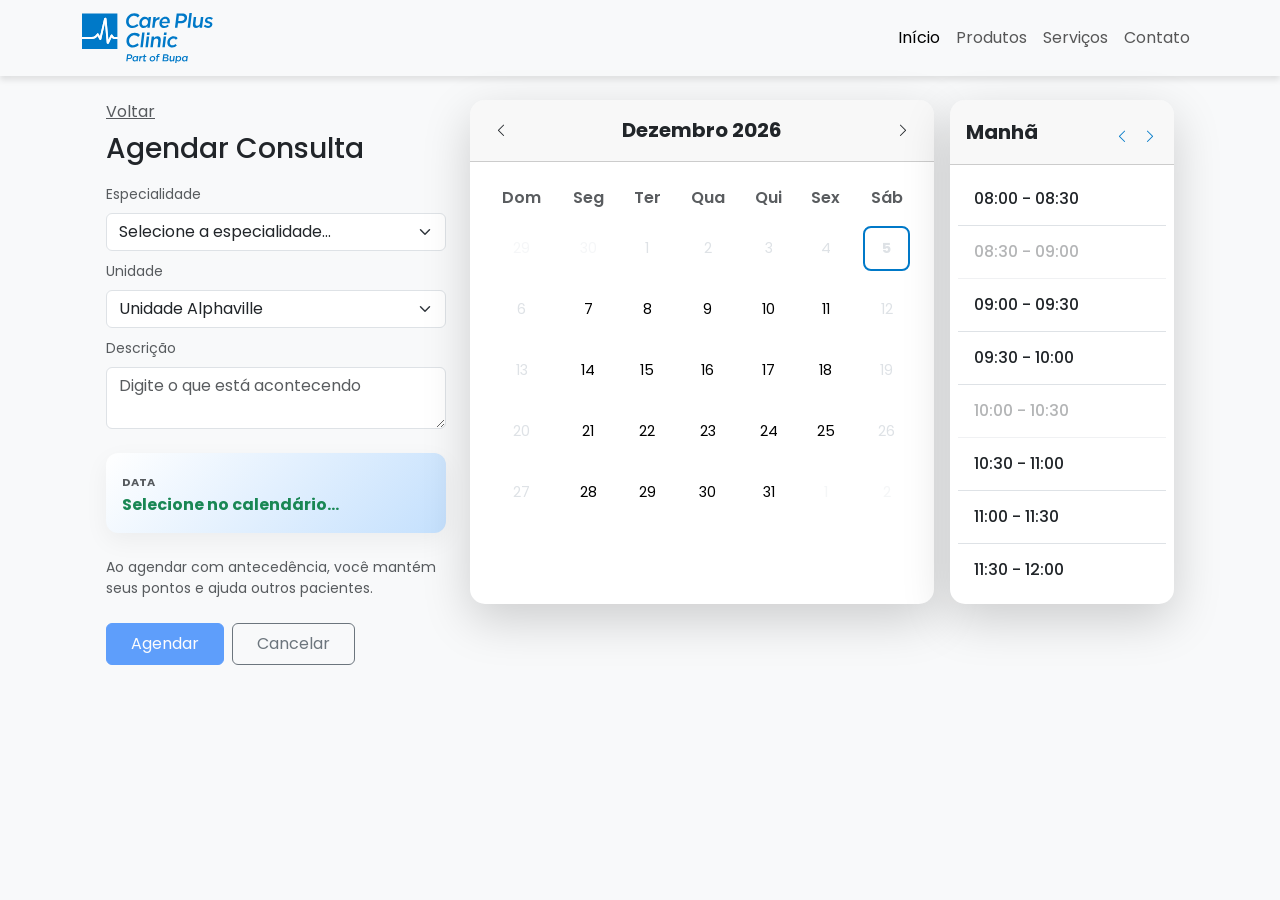
==== pages/agenda.html @ bc7480e4 "feat: implementando a logica do localstorage" ====
<!DOCTYPE html>
<html lang="pt-br">

<head>
    <meta charset="UTF-8">
    <meta name="viewport" content="width=device-width, initial-scale=1.0">
    <title>CarePlus - Agendar</title>

    <link rel="shortcut icon" href="../images/Logotipo-Care_Plus.svg" type="image/x-icon">

    <!-- Bootstrap CSS 5.3.3 -->
    <link href="https://cdn.jsdelivr.net/npm/bootstrap@5.3.3/dist/css/bootstrap.min.css" rel="stylesheet">
    <link rel="stylesheet" href="https://cdn.jsdelivr.net/npm/bootstrap-icons@1.11.3/font/bootstrap-icons.min.css">

    <link rel="stylesheet" href="../styles/index.css">
    <link rel="stylesheet" href="../styles/reagendar.css">

    <!-- Scripts do projeto -->
    <script src="../scripts/calendar.js" defer></script>
    <script src="../scripts/agenda.js" defer></script>
</head>

<body class="bg-light">
    <header>
        <nav class="navbar navbar-expand-lg navbar-light bg-light">
            <div class="container">
                <a class="navbar-brand" href="../index.html">
                    <img class="img-fluid" style="max-height:50px;" src="../images/carePlus-logo.svg"
                        alt="Logotipo CarePlus">
                </a>

                <!-- Botão lateral -->
                <button class="navbar-toggler" type="button" data-bs-toggle="offcanvas" data-bs-target="#menuLateral">
                    <span class="navbar-toggler-icon"></span>
                </button>

                <!-- Menu (desktop) -->
                <div class="collapse navbar-collapse d-none d-lg-flex">
                    <ul class="navbar-nav ms-auto">
                        <li class="nav-item">
                            <a class="nav-link active" href="../index.html">Início</a>
                        </li>
                        <li class="nav-item">
                            <a class="nav-link" href="#">Produtos</a>
                        </li>
                        <li class="nav-item">
                            <a class="nav-link" href="#">Serviços</a>
                        </li>
                        <li class="nav-item">
                            <a class="nav-link" href="#">Contato</a>
                        </li>
                    </ul>
                </div>
            </div>
        </nav>
    </header>

    <!-- Menu Lateral (Mobile) -->
    <div class="offcanvas offcanvas-end" tabindex="-1" id="menuLateral">
        <div class="offcanvas-header">
            <h5 class="offcanvas-title">CarePlus</h5>
            <button type="button" class="btn-close" data-bs-dismiss="offcanvas"></button>
        </div>

        <div class="offcanvas-body">
            <ul class="nav flex-column">
                <li class="nav-item">
                    <a class="nav-link" href="../index.html">Início</a>
                </li>
                <li class="nav-item">
                    <a class="nav-link" href="#">Serviços</a>
                </li>
                <li class="nav-item">
                    <a class="nav-link" href="#">Sobre</a>
                </li>
                <li class="nav-item">
                    <a class="nav-link" href="#">Contato</a>
                </li>
            </ul>
        </div>
    </div>

    <!-- Conteúdo Principal -->
    <main class="container">
        <section class="row p-4 g-4 align-items-start">
            <article class="col-lg-4 col-12">
                <a class="text-muted" href="../index.html">Voltar</a>
                <h3 class="mt-2">Agendar Consulta</h3>

                <!-- Formulário de agendamento -->
                <form id="agendamentoForm" class="my-3">
                    <div class="mb-2">
                        <label for="especialidadeSelect" class="form-label small text-muted">Especialidade</label>
                        <select id="especialidadeSelect" class="form-select" required>
                            <option value="" selected disabled>Selecione a especialidade...</option>
                            <option value="Clínica Médica">Clínica Médica</option>
                            <option value="Cardiologia">Cardiologia</option>
                            <option value="Dermatologia">Dermatologia</option>
                            <option value="Ortopedia">Ortopedia</option>
                            <option value="Pediatria">Pediatria</option>
                        </select>
                    </div>
                    <div class="mb-2">
                        <label for="unidadeSelect" class="form-label small text-muted">Unidade</label>
                        <select id="unidadeSelect" class="form-select" required>
                            <option value="Unidade Alphaville">Unidade Alphaville</option>
                            <option value="Unidade Paulista">Unidade Paulista</option>
                            <option value="Teleconsulta">Teleconsulta</option>
                        </select>
                    </div>
                    <div class="mb-2">
                        <label for="patientDescription" class="form-label small text-muted">Descrição</label>
                        <textarea id="patientDescription" class="form-control"
                            placeholder="Digite o que está acontecendo" required></textarea>
                    </div>
                </form>

                <!-- Resumo da Consulta Atual -->
                <div class="consulta-card card bg-light border-0 my-4" style="border-radius: 12px;">
                    <div class="card-body p-3">
                        <small class="text-muted text-uppercase fw-bold" style="font-size: 0.7rem;"> Data</small>
                        <p class="mb-0 fw-bold text-success" id="displayNovaData">Selecione no calendário...</p>
                    </div>
                </div>

                <p class="text-muted small">Ao agendar com antecedência, você mantém seus pontos e ajuda outros
                    pacientes.</p>

                <div class="d-grid gap-2 d-md-flex mt-4">
                    <button class="btn btn-primary px-4 py-2" id="confirmBtn" disabled onclick="abrirModal()">Agendar</button>
                    <a href="../index.html" class="btn btn-outline-secondary px-4 py-2">Cancelar</a>
                </div>
            </article>

            <article class="col-lg-8 col-12">
                <div class="row g-3">
                    <!-- Calendário -->
                    <div class="col-12 col-lg-8">
                        <div class="card border-0 shadow-lg h-100" style="border-radius: 15px;">
                            <div class="card-header d-flex justify-content-between align-items-center py-3"
                                style="border-radius: 15px 15px 0 0;">
                                <button class="btn btn-sm border-0" id="prevMonth"><i
                                        class="bi bi-chevron-left"></i></button>
                                <h5 class="mb-0 fw-bold" id="monthDisplay"></h5>
                                <button class="btn btn-sm border-0" id="nextMonth"><i
                                        class="bi bi-chevron-right"></i></button>
                            </div>
                            <div class="card-body p-3">
                                <table class="table table-borderless text-center mb-0" id="calendarTable">
                                    <thead>
                                        <tr>
                                            <th class="calendar-weekday text-muted">Dom</th>
                                            <th class="calendar-weekday text-muted">Seg</th>
                                            <th class="calendar-weekday text-muted">Ter</th>
                                            <th class="calendar-weekday text-muted">Qua</th>
                                            <th class="calendar-weekday text-muted">Qui</th>
                                            <th class="calendar-weekday text-muted">Sex</th>
                                            <th class="calendar-weekday text-muted">Sáb</th>
                                        </tr>
                                    </thead>
                                    <tbody id="calendarBody">
                                        <!-- Inserido via JS -->
                                    </tbody>
                                </table>
                            </div>
                        </div>
                    </div>

                    <!-- Horários -->
                    <div class="col-12 col-lg-4">
                        <div class="card border-0 shadow-lg h-100" style="border-radius: 15px;">
                            <div class="card-header d-flex justify-content-between align-items-center py-3"
                                style="border-radius: 15px 15px 0 0;">
                                <h5 class="mb-0 fw-bold" id="periodoDia">Manhã</h5>
                                <div class="d-flex justify-content-between align-items-center mt-2">
                                    <div>
                                        <button class="btn btn-sm p-0 me-2 period-nav-btn" id="prevPeriod"
                                            aria-label="Período anterior">
                                            <i class="bi bi-chevron-left"></i>
                                        </button>
                                        <button class="btn btn-sm p-0 period-nav-btn" id="nextPeriod"
                                            aria-label="Próximo período">
                                            <i class="bi bi-chevron-right"></i>
                                        </button>
                                    </div>
                                </div>
                            </div>
                            <div class="card-body p-2">
                                <div class="list-group list-group-flush h-100" id="listaHorarios">
                                    <!-- Inserido via JS -->
                                </div>
                            </div>
                        </div>
                    </div>
                </div>
            </article>
        </section>
    </main>

    <!-- Modal de confirmação -->
    <div class="modal fade" id="confirmModal" tabindex="-1" aria-hidden="true">
        <div class="modal-dialog modal-dialog-centered">
            <div class="modal-content">
                <div class="modal-header">
                    <h5 class="modal-title">Confirmar agendamento</h5>
                    <button type="button" class="btn-close" data-bs-dismiss="modal" aria-label="Fechar"></button>
                </div>
                <div class="modal-body">
                    <div id="modalSummary">Resumo do agendamento...</div>
                    <div id="modalAlert" class="alert alert-success mt-3 d-none" role="alert">
                        Agendamento confirmado com sucesso!
                    </div>
                </div>
                <div class="modal-footer">
                    <button type="button" class="btn btn-secondary" data-bs-dismiss="modal">Fechar</button>
                    <button type="button" class="btn btn-primary" id="finalizeAppointmentBtn" onclick="finalizarAgendamento()">Confirmar
                        agendamento</button>
                </div>
            </div>
        </div>
    </div>

    <!-- Bootstrap Bundle JS 5.3.3 -->
    <script src="https://cdn.jsdelivr.net/npm/bootstrap@5.3.3/dist/js/bootstrap.bundle.min.js"></script>
</body>

</html>
---- styles/index.css ----
@import url('https://fonts.googleapis.com/css2?family=Montserrat:ital,wght@0,100..900;1,100..900&family=Poppins:ital,wght@0,100;0,200;0,300;0,400;0,500;0,600;0,700;0,800;0,900;1,100;1,200;1,300;1,400;1,500;1,600;1,700;1,800;1,900&display=swap');

:root {
    --color-primary: #0079C8;
    --color-primary-light: #00B5C8;
    --color-secondary: #023556;

    --color-bg-body: #f7f7f7;
    --color-bg-card: #ffffff;

    --color-text-main: #212529; 
    --color-text-muted: #6c757d; 
    --color-border: #dee2e6; 

    /* Typography */
    --font-family-base: "Poppins", sans-serif;
}

* {
    margin: 0;
    padding: 0;
    box-sizing: border-box;
    font-family: var(--font-family-base);
}

body {
    background-color: var(--color-bg-body);
}

.navbar-toggler {
    border: none;
    outline: none;
}

.navbar-toggler:focus {
    box-shadow: none;
    outline: none;
}

header {
    box-shadow: 0 4px 6px rgba(0, 0, 0, 0.1);
}

.consulta-card {
    background: linear-gradient(135deg, #ffffff, #c4e0fd 100%);
    border-radius: 1.25rem;
    box-shadow: 0 8px 24px rgba(0, 0, 0, 0.05);
    border: 1px solid rgba(255, 255, 255, 0.5);
}

.titulo-card {
    color: var(--color-secondary);
    font-size: 2.2rem;
    letter-spacing: -0.5px;
}

.info-item {
    color: var(--color-text-muted);
    font-size: 0.95rem;
    margin-bottom: 0.2rem;
}

.info-item i {
    width: 20px;
    text-align: center;
    color: #666;
}

/* Estilização dos Botões */
.btn-confirmar {
    background-color: var( --color-primary-light);
    border-color: var( --color-primary-light);
    color: white;
    font-weight: 500;
}

.btn-confirmar:hover {
    background-color: var( --color-primary);
    color: white;
}

.btn-reagendar {
    color: var( --color-primary-light);
    border-color: var( --color-primary-light);
    background-color: transparent;
    font-weight: 500;
}

.btn-reagendar:hover {
    background-color: var( --color-primary);
    color: white;
}

/* Estilização do Relógio e Data */
.badge-horario {
    background-color: var( --color-primary-light);
    font-size: 3rem;
    letter-spacing: 2px;
    padding: 0px 15px;
    border-radius: 12px;
}

.texto-data {
    color: var(--color-secondary);
    font-size: 1.6rem;
}

.rodape-texto {
    font-size: 0.65rem;
    color: #888;
}

 /* ── SEÇÃO TROQUE SEUS PONTOS ── */
        .secao-titulo {
            color: var(--color-secondary);
            font-size: 1.5rem;
            font-weight: 700;
            letter-spacing: -0.3px;
        }
 
        .secao-subtitulo {
            color: var(--color-text-muted);
            font-size: 0.88rem;
        }
 
        /* Cards de produto / recompensa */
        .produto-card {
            background: var(--color-bg-card);
            border-radius: 1rem;
            overflow: hidden;
            box-shadow: 0 4px 16px rgba(0,0,0,0.07);
            transition: transform 0.2s ease, box-shadow 0.2s ease;
            cursor: pointer;
        }
 
        .produto-card:hover {
            transform: translateY(-4px);
            box-shadow: 0 10px 28px rgba(0,0,0,0.12);
        }
 
        .produto-card img {
            width: 100%;
            height: 185px;
            object-fit: cover;
        }
 
        .produto-card-body {
            padding: 0.75rem 0.9rem 0.9rem;
        }
 
        .produto-nome {
            font-size: 0.88rem;
            font-weight: 600;
            color: var(--color-text-main);
            margin-bottom: 0.2rem;
            white-space: nowrap;
            overflow: hidden;
            text-overflow: ellipsis;
        }
 
        .produto-desc {
            font-size: 0.75rem;
            color: var(--color-text-muted);
            white-space: nowrap;
            overflow: hidden;
            text-overflow: ellipsis;
            margin-bottom: 0;
        }
 
        .produto-pontos {
            font-size: 0.88rem;
            font-weight: 700;
            color: var(--color-primary);
            white-space: nowrap;
        }
 
        /* Badge de pontos nos cards de parceiros */
        .parceiro-badge {
            display: inline-block;
            background: linear-gradient(135deg, var(--color-primary), var(--color-primary-light));
            color: #fff;
            font-size: 0.72rem;
            font-weight: 700;
            padding: 2px 8px;
            border-radius: 20px;
            letter-spacing: 0.3px;
        }
 
        /* Scroll horizontal no mobile */
        .cards-scroll {
            display: flex;
            gap: 1.25rem;
            overflow-x: auto;
            padding-bottom: 0.5rem;
            scroll-snap-type: x mandatory;
            -webkit-overflow-scrolling: touch;
        }
 
        .cards-scroll::-webkit-scrollbar {
            height: 4px;
        }
 
        .cards-scroll::-webkit-scrollbar-track {
            background: transparent;
        }
 
        .cards-scroll::-webkit-scrollbar-thumb {
            background: var(--color-border);
            border-radius: 4px;
        }
 
        .cards-scroll .produto-card {
            flex: 0 0 240px;
            scroll-snap-align: start;
        }

/* Mobile: horário acima */
@media (max-width: 767.98px) {
    .consulta-card .row { flex-wrap: wrap; }
    .consulta-card .col-md-5 { order: -1; display:flex; align-items:center; justify-content:flex-start; }
    .consulta-card .col-md-7 { order: 0; }
    .consulta-card .badge-horario { margin-bottom: 0.5rem; }
    .cards-scroll {
                display: grid;
                grid-template-columns: repeat(auto-fill, minmax(200px, 1fr));
                overflow-x: visible;
            }

            .cards-scroll .produto-card {
                flex: unset;
            }
}
---- styles/reagendar.css ----
.calendar-weekday {
      font-weight: 600;
      padding: 12px 0;
      font-size: 1rem;
      text-transform: capitalize;
  }

  .calendar-day {
      height: 45px;
      display: flex;
      align-items: center;
      justify-content: center;
      cursor: pointer;
      border-radius: 8px;
      transition: all 0.2s ease;
      font-size: 0.9rem;
      user-select: none;
  }

  /* Hover apenas em dias válidos */
  .calendar-day:hover:not(.empty):not(.disabled):not(.selected) {
      background-color: #f0f4f8;
      color: var(--color-primary);
  }

  .calendar-day.today {
      border: 2px solid var(--color-primary);
      color: var(--color-primary);
      font-weight: bold;
  }

  .calendar-day.selected {
      background-color: var(--color-primary) !important;
      color: white !important;
      font-weight: bold;
      transform: scale(1.05);
  }

  .calendar-day.disabled {
      color: #dee2e6;
      cursor: not-allowed;
      pointer-events: none;
      /* Garante que não clique */
  }

  .calendar-day.empty {
      opacity: 0.3;
      cursor: default;
  }

  .period-nav-btn {
      color: var(--color-primary);
  }

  .period-nav-btn:hover {
      color: var(--color-secondary);
  }

  #listaHorarios {
      overflow-y: auto;
  }

  .time-slot {
      border-left: 0;
      border-right: 0;
      border-radius: 0 !important;
      padding: 14px 16px;
      font-weight: 500;
      transition: all 0.2s ease;
  }

  .time-slot:hover:not(.disabled):not(.selected) {
      background-color: #f0f4f8;
      color: var(--color-primary);
  }

  .time-slot.selected {
      background-color: var(--color-primary) !important;
      color: #fff !important;
  }

  .time-slot.disabled {
      opacity: 0.45;
      pointer-events: none;
  }

  .card {
      border-radius: 15px;
      overflow: hidden;
  }
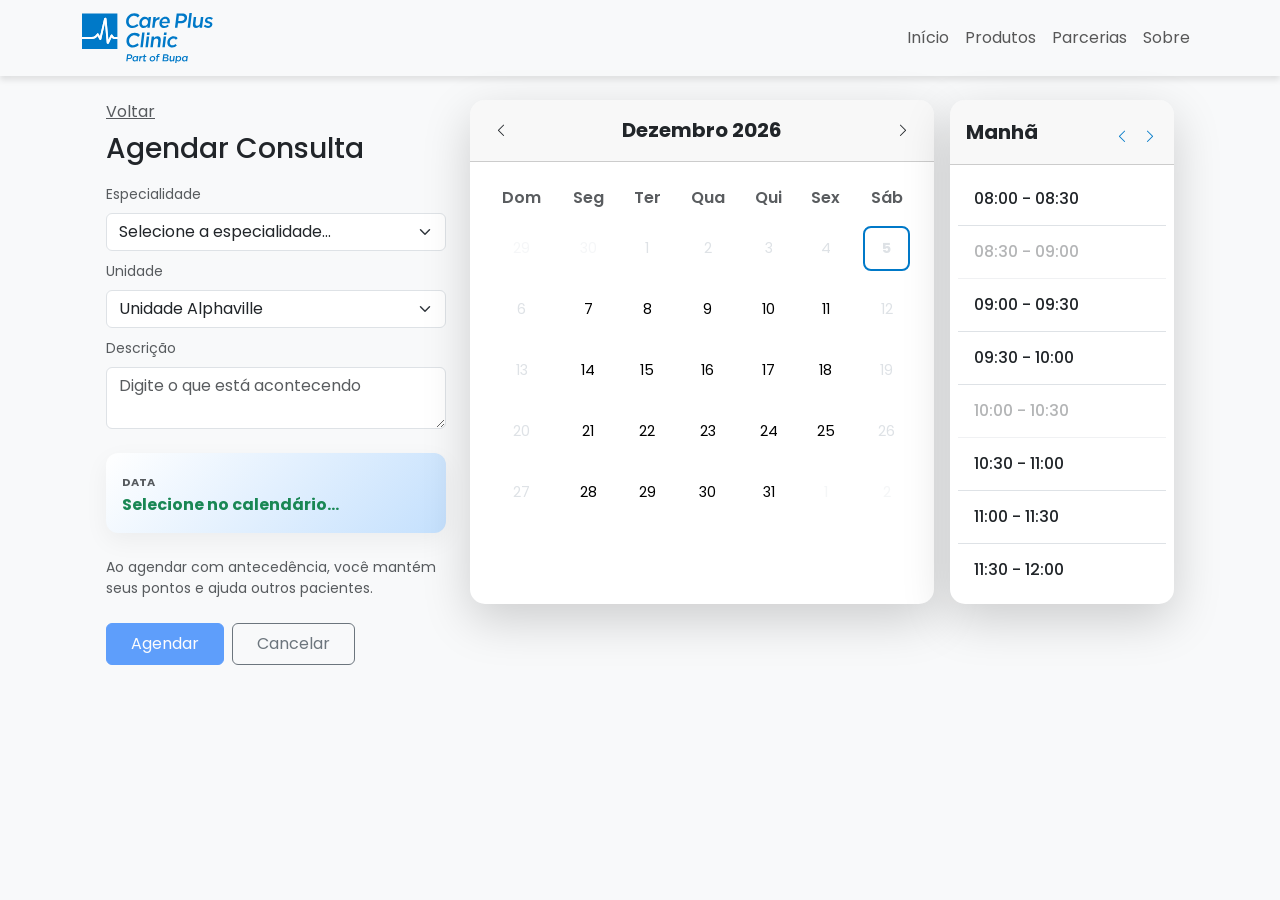
==== commit e3d855bc: "feat: pagina de parcerias" ====
--- a/pages/agenda.html
+++ b/pages/agenda.html
@@ -38,16 +38,16 @@
                 <div class="collapse navbar-collapse d-none d-lg-flex">
                     <ul class="navbar-nav ms-auto">
                         <li class="nav-item">
-                            <a class="nav-link active" href="../index.html">Início</a>
-                        </li>
-                        <li class="nav-item">
-                            <a class="nav-link" href="#">Produtos</a>
-                        </li>
-                        <li class="nav-item">
-                            <a class="nav-link" href="#">Serviços</a>
-                        </li>
-                        <li class="nav-item">
-                            <a class="nav-link" href="#">Contato</a>
+                            <a class="nav-link" href="../index.html">Início</a>
+                        </li>
+                        <li class="nav-item">
+                            <a class="nav-link" href="produtos.html">Produtos</a>
+                        </li>
+                        <li class="nav-item">
+                            <a class="nav-link" href="parceiras.html">Parcerias</a>
+                        </li>
+                        <li class="nav-item">
+                            <a class="nav-link" href="sobre.html">Sobre</a>
                         </li>
                     </ul>
                 </div>
@@ -68,13 +68,13 @@
                     <a class="nav-link" href="../index.html">Início</a>
                 </li>
                 <li class="nav-item">
-                    <a class="nav-link" href="#">Serviços</a>
-                </li>
-                <li class="nav-item">
-                    <a class="nav-link" href="#">Sobre</a>
-                </li>
-                <li class="nav-item">
-                    <a class="nav-link" href="#">Contato</a>
+                    <a class="nav-link" href="produtos.html">Produtos</a>
+                </li>
+                <li class="nav-item">
+                    <a class="nav-link" href="parceiras.html">Parcerias</a>
+                </li>
+                <li class="nav-item">
+                    <a class="nav-link" href="sobre.html">Sobre</a>
                 </li>
             </ul>
         </div>
--- a/styles/index.css
+++ b/styles/index.css
@@ -8,9 +8,9 @@
     --color-bg-body: #f7f7f7;
     --color-bg-card: #ffffff;
 
-    --color-text-main: #212529; 
-    --color-text-muted: #6c757d; 
-    --color-border: #dee2e6; 
+    --color-text-main: #212529;
+    --color-text-muted: #6c757d;
+    --color-border: #dee2e6;
 
     /* Typography */
     --font-family-base: "Poppins", sans-serif;
@@ -67,33 +67,77 @@
 }
 
 /* Estilização dos Botões */
+.btn-agendar {
+    background-color: var(--color-primary);
+    border-color: var(--color-primary);
+    color: white;
+    font-weight: 500;
+}
+
+.btn-agendar:hover {
+    background-color: var(--color-secondary);
+    color: #fff;
+}
+
 .btn-confirmar {
-    background-color: var( --color-primary-light);
-    border-color: var( --color-primary-light);
+    background-color: var(--color-primary-light);
+    border-color: var(--color-primary-light);
     color: white;
     font-weight: 500;
 }
 
 .btn-confirmar:hover {
-    background-color: var( --color-primary);
+    background-color: var(--color-primary);
     color: white;
 }
 
 .btn-reagendar {
-    color: var( --color-primary-light);
-    border-color: var( --color-primary-light);
+    color: var(--color-primary-light);
+    border-color: var(--color-primary-light);
     background-color: transparent;
     font-weight: 500;
 }
 
+/* mensagem sem consulta */
+.sem-consulta-card {
+    background: linear-gradient(135deg, #ffffff, #f0f4f8 100%);
+    border: 2px solid #dee2e6;
+    border-radius: 1.25rem;
+    box-shadow: 0 4px 12px rgba(0, 0, 0, 0.08);
+    transition: all 0.3s ease;
+}
+
+.sem-consulta-card:hover {
+    border-color: #fff;
+    box-shadow: 0 8px 24px rgba(0, 170, 200, 0.15);
+}
+
+.sem-consulta-icone {
+    font-size: 3rem;
+    color: var(--color-primary);
+}
+
+.sem-consulta-titulo {
+    color: var(--color-secondary);
+    font-size: 1.5rem;
+    font-weight: 600;
+    letter-spacing: -0.5px;
+}
+
+.sem-consulta-subtitulo {
+    color: var(--color-text-muted);
+    font-size: 0.95rem;
+    line-height: 1.5;
+}
+
 .btn-reagendar:hover {
-    background-color: var( --color-primary);
+    background-color: var(--color-primary);
     color: white;
 }
 
 /* Estilização do Relógio e Data */
 .badge-horario {
-    background-color: var( --color-primary-light);
+    background-color: var(--color-primary-light);
     font-size: 3rem;
     letter-spacing: 2px;
     padding: 0px 15px;
@@ -110,123 +154,143 @@
     color: #888;
 }
 
- /* ── SEÇÃO TROQUE SEUS PONTOS ── */
-        .secao-titulo {
-            color: var(--color-secondary);
-            font-size: 1.5rem;
-            font-weight: 700;
-            letter-spacing: -0.3px;
-        }
- 
-        .secao-subtitulo {
-            color: var(--color-text-muted);
-            font-size: 0.88rem;
-        }
- 
-        /* Cards de produto / recompensa */
-        .produto-card {
-            background: var(--color-bg-card);
-            border-radius: 1rem;
-            overflow: hidden;
-            box-shadow: 0 4px 16px rgba(0,0,0,0.07);
-            transition: transform 0.2s ease, box-shadow 0.2s ease;
-            cursor: pointer;
-        }
- 
-        .produto-card:hover {
-            transform: translateY(-4px);
-            box-shadow: 0 10px 28px rgba(0,0,0,0.12);
-        }
- 
-        .produto-card img {
-            width: 100%;
-            height: 185px;
-            object-fit: cover;
-        }
- 
-        .produto-card-body {
-            padding: 0.75rem 0.9rem 0.9rem;
-        }
- 
-        .produto-nome {
-            font-size: 0.88rem;
-            font-weight: 600;
-            color: var(--color-text-main);
-            margin-bottom: 0.2rem;
-            white-space: nowrap;
-            overflow: hidden;
-            text-overflow: ellipsis;
-        }
- 
-        .produto-desc {
-            font-size: 0.75rem;
-            color: var(--color-text-muted);
-            white-space: nowrap;
-            overflow: hidden;
-            text-overflow: ellipsis;
-            margin-bottom: 0;
-        }
- 
-        .produto-pontos {
-            font-size: 0.88rem;
-            font-weight: 700;
-            color: var(--color-primary);
-            white-space: nowrap;
-        }
- 
-        /* Badge de pontos nos cards de parceiros */
-        .parceiro-badge {
-            display: inline-block;
-            background: linear-gradient(135deg, var(--color-primary), var(--color-primary-light));
-            color: #fff;
-            font-size: 0.72rem;
-            font-weight: 700;
-            padding: 2px 8px;
-            border-radius: 20px;
-            letter-spacing: 0.3px;
-        }
- 
-        /* Scroll horizontal no mobile */
-        .cards-scroll {
-            display: flex;
-            gap: 1.25rem;
-            overflow-x: auto;
-            padding-bottom: 0.5rem;
-            scroll-snap-type: x mandatory;
-            -webkit-overflow-scrolling: touch;
-        }
- 
-        .cards-scroll::-webkit-scrollbar {
-            height: 4px;
-        }
- 
-        .cards-scroll::-webkit-scrollbar-track {
-            background: transparent;
-        }
- 
-        .cards-scroll::-webkit-scrollbar-thumb {
-            background: var(--color-border);
-            border-radius: 4px;
-        }
- 
-        .cards-scroll .produto-card {
-            flex: 0 0 240px;
-            scroll-snap-align: start;
-        }
+/* ── SEÇÃO TROQUE SEUS PONTOS ── */
+.secao-titulo {
+    color: var(--color-secondary);
+    font-size: 1.5rem;
+    font-weight: 700;
+    letter-spacing: -0.3px;
+}
+
+.secao-subtitulo {
+    color: var(--color-text-muted);
+    font-size: 0.88rem;
+}
+
+/* Cards de produto / recompensa */
+.produto-card {
+    background: var(--color-bg-card);
+    border-radius: .7rem;
+    overflow: hidden;
+    box-shadow: 0 4px 16px rgba(0, 0, 0, 0.07);
+    transition: transform 0.2s ease, box-shadow 0.2s ease;
+    cursor: pointer;
+}
+
+.produto-link {
+    display: block;
+    color: inherit;
+    text-decoration: none;
+    height: 100%;
+}
+
+.produto-link:focus-visible {
+    outline: 2px solid var(--color-primary-light);
+    outline-offset: 3px;
+    border-radius: .7rem;
+}
+
+
+.produto-card:hover {
+    transform: translateY(-4px);
+    box-shadow: 0 10px 28px rgba(0, 0, 0, 0.12);
+}
+
+.produto-card img {
+    width: 100%;
+    aspect-ratio: 4 / 3;
+    height: auto;
+    object-fit: cover;
+    object-position: center;
+}
+
+.produto-card-body {
+    padding: 0.75rem 0.9rem 0.9rem;
+}
+
+.produto-nome {
+    font-size: 0.88rem;
+    font-weight: 600;
+    color: var(--color-text-main);
+    margin-bottom: 0.2rem;
+    white-space: nowrap;
+    overflow: hidden;
+    text-overflow: ellipsis;
+}
+
+.produto-desc {
+    font-size: 0.75rem;
+    color: var(--color-text-muted);
+    white-space: nowrap;
+    overflow: hidden;
+    text-overflow: ellipsis;
+    margin-bottom: 0;
+}
+
+.produto-pontos {
+    font-size: 0.88rem;
+    font-weight: 700;
+    color: var(--color-primary);
+    white-space: nowrap;
+}
+
+/* Badge de pontos nos cards de parceiros */
+.parceiro-badge {
+    display: inline-block;
+    background: linear-gradient(135deg, var(--color-primary), var(--color-primary-light));
+    color: #fff;
+    font-size: 0.72rem;
+    font-weight: 700;
+    padding: 2px 8px;
+    border-radius: 20px;
+    letter-spacing: 0.3px;
+}
+
+/* Scroll horizontal no mobile */
+.cards-container {
+    display: grid;
+    grid-template-columns: repeat(auto-fit, minmax(min(200px, 100%), 1fr));
+    gap: clamp(1rem, 2vw, 1.5rem);
+    justify-items: stretch;
+    padding-bottom: 0.5rem;
+}
+
+.cards-container::-webkit-scrollbar {
+    height: 4px;
+}
+
+.cards-container::-webkit-scrollbar-track {
+    background: transparent;
+}
+
+.cards-container::-webkit-scrollbar-thumb {
+    background: var(--color-border);
+    border-radius: 4px;
+}
+
+.cards-container .produto-card {
+    flex: 0 0 240px;
+    scroll-snap-align: start;
+}
 
 /* Mobile: horário acima */
 @media (max-width: 767.98px) {
-    .consulta-card .row { flex-wrap: wrap; }
-    .consulta-card .col-md-5 { order: -1; display:flex; align-items:center; justify-content:flex-start; }
-    .consulta-card .col-md-7 { order: 0; }
-    .consulta-card .badge-horario { margin-bottom: 0.5rem; }
-    .cards-scroll {
-                display: grid;
-                grid-template-columns: repeat(auto-fill, minmax(200px, 1fr));
-                overflow-x: visible;
-            }
-
-            .cards-scroll .produto-card {
-                flex: unset;
-            }
+    .consulta-card .row {
+        flex-wrap: wrap;
+    }
+
+    .consulta-card .col-md-5 {
+        order: -1;
+        display: flex;
+        align-items: center;
+        justify-content: flex-start;
+    }
+
+    .consulta-card .col-md-7 {
+        order: 0;
+    }
+
+    .consulta-card .badge-horario {
+        margin-bottom: 0.5rem;
+    }
 }
--- a/styles/reagendar.css
+++ b/styles/reagendar.css
@@ -1,90 +1,151 @@
-  .calendar-weekday {
-      font-weight: 600;
-      padding: 12px 0;
-      font-size: 1rem;
-      text-transform: capitalize;
-  }
+.calendar-weekday {
+    font-weight: 600;
+    padding: 12px 0;
+    font-size: 1rem;
+    text-transform: capitalize;
+}
 
-  .calendar-day {
-      height: 45px;
-      display: flex;
-      align-items: center;
-      justify-content: center;
-      cursor: pointer;
-      border-radius: 8px;
-      transition: all 0.2s ease;
-      font-size: 0.9rem;
-      user-select: none;
-  }
+.calendar-day {
+    height: 45px;
+    display: flex;
+    align-items: center;
+    justify-content: center;
+    cursor: pointer;
+    border-radius: 8px;
+    transition: all 0.2s ease;
+    font-size: 0.9rem;
+    user-select: none;
+}
 
-  /* Hover apenas em dias válidos */
-  .calendar-day:hover:not(.empty):not(.disabled):not(.selected) {
-      background-color: #f0f4f8;
-      color: var(--color-primary);
-  }
+/* Hover apenas em dias válidos */
+.calendar-day:hover:not(.empty):not(.disabled):not(.selected) {
+    background-color: #f0f4f8;
+    color: var(--color-primary);
+}
 
-  .calendar-day.today {
-      border: 2px solid var(--color-primary);
-      color: var(--color-primary);
-      font-weight: bold;
-  }
+.calendar-day.today {
+    border: 2px solid var(--color-primary);
+    color: var(--color-primary);
+    font-weight: bold;
+}
 
-  .calendar-day.selected {
-      background-color: var(--color-primary) !important;
-      color: white !important;
-      font-weight: bold;
-      transform: scale(1.05);
-  }
+.calendar-day.selected {
+    background-color: var(--color-primary) !important;
+    color: white !important;
+    font-weight: bold;
+    transform: scale(1.05);
+}
 
-  .calendar-day.disabled {
-      color: #dee2e6;
-      cursor: not-allowed;
-      pointer-events: none;
-      /* Garante que não clique */
-  }
+.calendar-day.disabled {
+    color: #dee2e6;
+    cursor: not-allowed;
+    pointer-events: none;
+    /* Garante que não clique */
+}
 
-  .calendar-day.empty {
-      opacity: 0.3;
-      cursor: default;
-  }
+.calendar-day.empty {
+    opacity: 0.3;
+    cursor: default;
+}
 
-  .period-nav-btn {
-      color: var(--color-primary);
-  }
+/* Estilo para o dia original da consulta */
+.calendar-day.original-consulta {
+    background-color: #fff3cd;
+    color: #856404;
+    border: 2px solid #ffc107;
+    border-radius: 8px;
+    font-weight: 600;
+    position: relative;
+    box-shadow: 0 2px 8px rgba(255, 193, 7, 0.3);
+}
 
-  .period-nav-btn:hover {
-      color: var(--color-secondary);
-  }
+.calendar-day.original-consulta::after {
+    content: "●";
+    position: absolute;
+    top: -5px;
+    right: -5px;
+    font-size: 0.8rem;
+    color: #ff6b6b;
+    animation: pulse 1.5s infinite;
+}
 
-  #listaHorarios {
-      overflow-y: auto;
-  }
+@keyframes pulse {
 
-  .time-slot {
-      border-left: 0;
-      border-right: 0;
-      border-radius: 0 !important;
-      padding: 14px 16px;
-      font-weight: 500;
-      transition: all 0.2s ease;
-  }
+    0%,
+    100% {
+        opacity: 1;
+    }
 
-  .time-slot:hover:not(.disabled):not(.selected) {
-      background-color: #f0f4f8;
-      color: var(--color-primary);
-  }
+    50% {
+        opacity: 0.5;
+    }
+}
 
-  .time-slot.selected {
-      background-color: var(--color-primary) !important;
-      color: #fff !important;
-  }
+/* Estilo para o horário original da consulta */
+.custom-tooltip {
+  --bs-tooltip-bg: #ffc107;
+  --bs-tooltip-color: #856404;
+}
 
-  .time-slot.disabled {
-      opacity: 0.45;
-      pointer-events: none;
-  }
+.time-slot.original-horario {
+    background-color: #fff3cd;
+    color: #856404;
+    border-left: 4px solid #ffc107;
+    font-weight: 600;
+    position: relative;
+    box-shadow: inset 0 2px 4px rgba(255, 193, 7, 0.2);
+}
 
-  .card {
-      border-radius: 15px;
-      overflow: hidden;
-  }+.time-slot.original-horario::before {
+    content: "●";
+    position: absolute;
+    left: 10px;
+    color: #ff6b6b;
+    animation: pulse 1.5s infinite;
+}
+
+.time-slot.original-horario:hover {
+    background-color: #ffe69c;
+    border-left-color: #ff9800;
+}
+
+.period-nav-btn {
+    color: var(--color-primary);
+}
+
+.period-nav-btn:hover {
+    color: var(--color-secondary);
+}
+
+#listaHorarios {
+    overflow-y: auto;
+}
+
+.time-slot {
+    border-left: 0;
+    border-right: 0;
+    border-radius: 0 !important;
+    padding: 14px 16px;
+    font-weight: 500;
+    transition: all 0.2s ease;
+}
+
+.time-slot:hover:not(.disabled):not(.selected) {
+    background-color: #f0f4f8;
+    color: var(--color-primary);
+}
+
+.time-slot.selected {
+    background-color: var(--color-primary) !important;
+    color: #fff !important;
+}
+
+.time-slot.disabled {
+    opacity: 0.45;
+    pointer-events: none;
+}
+
+.card {
+    border-radius: 15px;
+    overflow: hidden;
+}
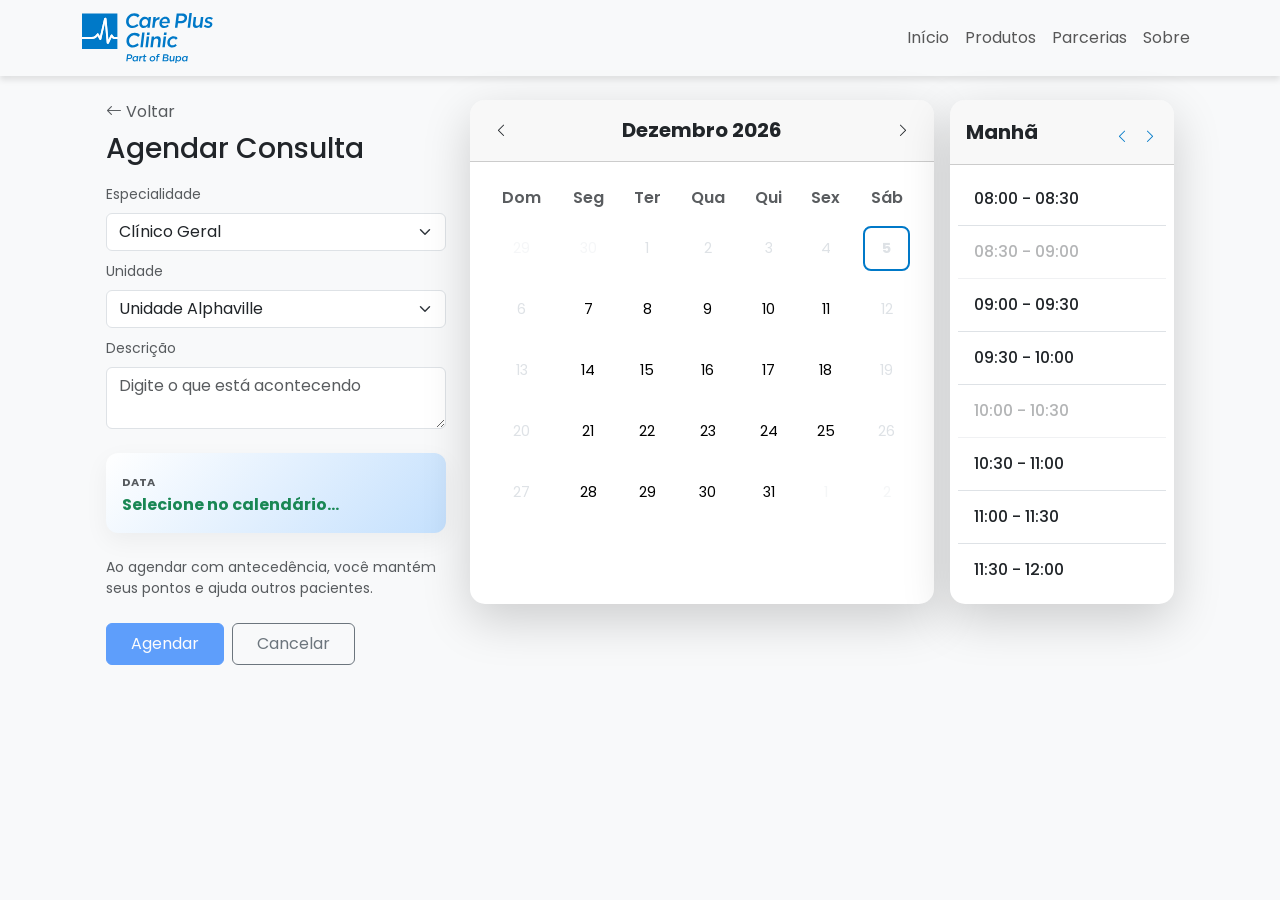
==== commit 6bc07834: "feat: adicionando confirmação de consulta e melhorias no modal de cancelamento" ====
--- a/pages/agenda.html
+++ b/pages/agenda.html
@@ -84,7 +84,7 @@
     <main class="container">
         <section class="row p-4 g-4 align-items-start">
             <article class="col-lg-4 col-12">
-                <a class="text-muted" href="../index.html">Voltar</a>
+                <a class="text-muted text-decoration-none" href="../index.html"><i class="bi bi-arrow-left"></i> Voltar</a>
                 <h3 class="mt-2">Agendar Consulta</h3>
 
                 <!-- Formulário de agendamento -->
@@ -93,7 +93,7 @@
                         <label for="especialidadeSelect" class="form-label small text-muted">Especialidade</label>
                         <select id="especialidadeSelect" class="form-select" required>
                             <option value="" selected disabled>Selecione a especialidade...</option>
-                            <option value="Clínica Médica">Clínica Médica</option>
+                            <option value="Clínica Médica" selected>Clínico Geral</option>
                             <option value="Cardiologia">Cardiologia</option>
                             <option value="Dermatologia">Dermatologia</option>
                             <option value="Ortopedia">Ortopedia</option>
--- a/styles/index.css
+++ b/styles/index.css
@@ -4,6 +4,9 @@
     --color-primary: #0079C8;
     --color-primary-light: #00B5C8;
     --color-secondary: #023556;
+    
+    --color-confirm: #11d3a2;
+    --color-confirm-hover: #0fb6a8;
 
     --color-bg-body: #f7f7f7;
     --color-bg-card: #ffffff;
@@ -88,6 +91,17 @@
 
 .btn-confirmar:hover {
     background-color: var(--color-primary);
+    color: white;
+}
+
+.btn-confirmar.confirmado {
+    background-color: var(--color-confirm);
+    border-color:  var(--color-confirm);
+    color: white;
+}
+
+.btn-confirmar.confirmado:hover {
+    background-color:  var(--color-confirm-hover);
     color: white;
 }
 
@@ -157,9 +171,9 @@
 /* ── SEÇÃO TROQUE SEUS PONTOS ── */
 .secao-titulo {
     color: var(--color-secondary);
-    font-size: 1.5rem;
-    font-weight: 700;
-    letter-spacing: -0.3px;
+    font-size: clamp(1rem, 3vw, 2rem);
+    font-weight: 600;
+    letter-spacing: -0.02em;
 }
 
 .secao-subtitulo {
